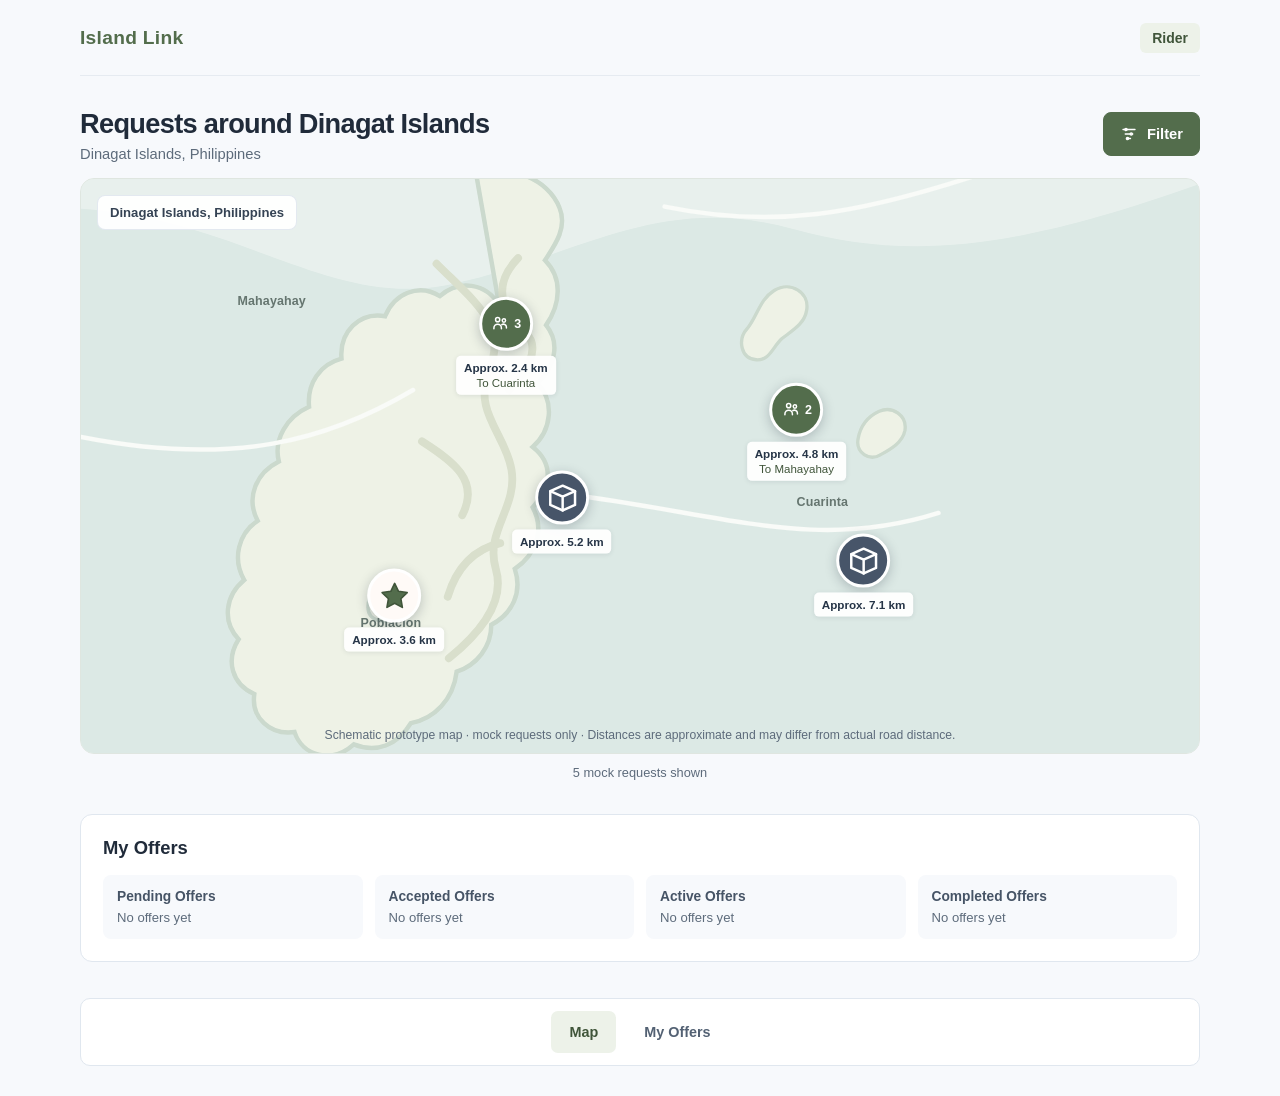
==== rider/index.html @ 667c0175 "Initial Island Link prototype" ====
<!doctype html>
<html lang="en">
<head>
  <meta charset="utf-8">
  <meta name="viewport" content="width=device-width, initial-scale=1">
  <meta name="theme-color" content="#f7f9fc">
  <title>Rider | Island Link</title>
  <link rel="stylesheet" href="../css/style.css">
  <link rel="stylesheet" href="../css/rider_home.css">
</head>
<body>
  <div class="page-shell">
    <header class="topbar">
      <p class="brand">Island Link</p>
      <span class="section-label">Rider</span>
    </header>

    <main>
      <section id="map" aria-labelledby="map-title">
        <div class="map-heading">
          <div>
            <h1 id="map-title">Requests around Dinagat Islands</h1>
            <p class="map-subtitle">Dinagat Islands, Philippines</p>
          </div>
          <button class="filter-toggle" id="filter-toggle" type="button" aria-expanded="false" aria-controls="filter-panel">
            <svg class="filter-icon" viewBox="0 0 24 24" aria-hidden="true">
              <path d="M4 6h16M7 12h10m-7 6h4"></path>
              <circle cx="8" cy="6" r="1.5"></circle>
              <circle cx="15" cy="12" r="1.5"></circle>
              <circle cx="10" cy="18" r="1.5"></circle>
            </svg>
            Filter
          </button>
        </div>

        <form class="filter-panel" id="filter-panel" hidden>
          <div class="filter-grid">
            <fieldset class="filter-group">
              <legend><h2>Distance from me</h2></legend>
              <p class="filter-help">How far are you willing to travel to reach a request? This is the approximate distance from you to the request.</p>
              <p class="filter-help">Show requests within:</p>
              <div class="option-list">
                <label class="option"><input type="radio" name="distance" value="1">1 km</label>
                <label class="option"><input type="radio" name="distance" value="2">2 km</label>
                <label class="option"><input type="radio" name="distance" value="5">5 km</label>
                <label class="option"><input type="radio" name="distance" value="10" checked>10 km</label>
              </div>
            </fieldset>
            <fieldset class="filter-group">
              <legend><h2>Destination</h2></legend>
              <p class="filter-help">Where is the customer, package, or request going? Choose any destinations that work for you.</p>
              <div class="option-list">
                <label class="option"><input type="checkbox" name="destination" value="Mahayahay">Mahayahay</label>
                <label class="option"><input type="checkbox" name="destination" value="Cuarinta">Cuarinta</label>
                <label class="option"><input type="checkbox" name="destination" value="Poblacion">Poblacion</label>
                <label class="option"><input type="checkbox" name="destination" value="Other barangay A (placeholder)">Other barangay A (placeholder)</label>
                <label class="option"><input type="checkbox" name="destination" value="Other barangay B (placeholder)">Other barangay B (placeholder)</label>
                <label class="option"><input type="checkbox" name="destination" value="Other barangay C (placeholder)">Other barangay C (placeholder)</label>
              </div>
            </fieldset>
          </div>
          <div class="filter-actions">
            <button class="button-secondary" id="clear-filters" type="button">Clear Filters</button>
            <button class="button-primary" type="submit">Apply Filters</button>
          </div>
        </form>

        <div class="map-canvas" id="map-canvas" aria-label="Schematic map showing mock requests within Dinagat Islands, Philippines">
          <svg class="map-art" viewBox="0 0 1000 600" preserveAspectRatio="xMidYMid slice" aria-hidden="true">
            <path d="M0 0h1000v600H0z" fill="#e8f0ed"></path>
            <path d="M0 70c145 10 221 89 328 68 111-22 185-84 309-50 105 29 199 18 363-40v552H0z" fill="#dce9e5"></path>
            <path d="M354 42c28-14 64 1 74 27 7 17-3 32-13 47 16 16 14 39 1 58 13 16 8 37-8 52 16 16 13 42-4 57 18 14 18 35 0 54 11 20 3 42-16 55 7 21-2 40-21 50 0 20-13 36-31 42-3 25-20 42-41 46-12 20-31 27-51 19-20 18-46 10-53-11-22 3-39-13-36-34-20-9-26-30-14-49-15-16-12-39 5-53-11-19-5-42 12-53-11-21-1-43 19-53-5-20 7-40 27-49-2-21 10-38 29-43-2-24 16-42 39-38 8-20 30-30 49-18 17-15 41-12 53 8z" fill="#eef2e6" stroke="#cbd9cd" stroke-width="4"></path>
            <path d="M620 143c15-9 32 2 29 18-2 12-13 18-22 25-8 7-11 20-23 19-14-1-17-18-8-28 9-11 11-26 24-34zM714 251c12-5 25 4 23 17-2 11-13 17-22 22-10 6-22-2-20-14 2-12 8-20 19-25zM272 403c13-6 24 4 21 17-3 12-15 21-27 18-13-3-11-19-3-27 3-3 5-6 9-8z" fill="#eef2e6" stroke="#cbd9cd" stroke-width="3"></path>
            <path d="M318 119c35 35 64 55 47 96-15 36 15 57 20 88 6 34-24 55-14 89 8 27-11 55-42 80M391 114c-26 27-12 49 7 67 14 14 0 36-15 51M305 278c28 18 52 35 36 66M375 369c-26 6-40 25-47 48" fill="none" stroke="#d9dfcc" stroke-width="7" stroke-linecap="round"></path>
            <path d="M0 274c137 27 221 3 297-42M448 327c133 18 212 49 319 15M522 68c98 20 172 7 279-28" fill="none" stroke="#f9fbf8" stroke-width="4" stroke-linecap="round"></path>
          </svg>
          <span class="map-location">Dinagat Islands, Philippines</span>
          <span class="map-label mahayahay">Mahayahay</span>
          <span class="map-label cuarinta">Cuarinta</span>
          <span class="map-label poblacion">Poblacion</span>

          <div class="request-marker" data-request-id="ride-1" data-distance="2.4" data-destination="Cuarinta" style="left: 38%; top: 29%;">
            <button class="marker-button passenger" type="button" aria-label="Passenger request, 3 passengers, heading to Cuarinta, approximate distance 2.4 kilometers">
              <span class="passenger-count">
                <svg viewBox="0 0 24 24" aria-hidden="true">
                  <circle cx="9" cy="7" r="2.5"></circle>
                  <circle cx="16.5" cy="8" r="2"></circle>
                  <path d="M4.5 18v-1a4.5 4.5 0 0 1 9 0v1M14 13a3.5 3.5 0 0 1 5.5 2.8V17"></path>
                </svg>
                3
              </span>
            </button>
            <span class="marker-caption"><strong>Approx. 2.4 km</strong><span class="destination">To Cuarinta</span></span>
          </div>

          <div class="request-marker" data-request-id="ride-2" data-distance="4.8" data-destination="Mahayahay" style="left: 64%; top: 44%;">
            <button class="marker-button passenger" type="button" aria-label="Passenger request, 2 passengers, heading to Mahayahay, approximate distance 4.8 kilometers">
              <span class="passenger-count">
                <svg viewBox="0 0 24 24" aria-hidden="true">
                  <circle cx="9" cy="7" r="2.5"></circle>
                  <circle cx="16.5" cy="8" r="2"></circle>
                  <path d="M4.5 18v-1a4.5 4.5 0 0 1 9 0v1M14 13a3.5 3.5 0 0 1 5.5 2.8V17"></path>
                </svg>
                2
              </span>
            </button>
            <span class="marker-caption"><strong>Approx. 4.8 km</strong><span class="destination">To Mahayahay</span></span>
          </div>

          <div class="request-marker" data-request-id="delivery-1" data-distance="5.2" data-destination="Poblacion" style="left: 43%; top: 58%;">
            <button class="marker-button delivery" type="button" aria-label="Delivery request, approximate distance 5.2 kilometers">
              <svg viewBox="0 0 24 24" aria-hidden="true">
                <path d="m3 7 9-4 9 4v10l-9 4-9-4z"></path>
                <path d="m3 7 9 4 9-4M12 11v10"></path>
              </svg>
            </button>
            <span class="marker-caption"><strong>Approx. 5.2 km</strong></span>
          </div>

          <div class="request-marker" data-request-id="delivery-2" data-distance="7.1" data-destination="Other barangay A (placeholder)" style="left: 70%; top: 69%;">
            <button class="marker-button delivery" type="button" aria-label="Delivery request, approximate distance 7.1 kilometers">
              <svg viewBox="0 0 24 24" aria-hidden="true">
                <path d="m3 7 9-4 9 4v10l-9 4-9-4z"></path>
                <path d="m3 7 9 4 9-4M12 11v10"></path>
              </svg>
            </button>
            <span class="marker-caption"><strong>Approx. 7.1 km</strong></span>
          </div>

          <div class="request-marker" data-request-id="custom-1" data-distance="3.6" data-destination="Cuarinta" style="left: 28%; top: 75%;">
            <button class="marker-button custom" type="button" aria-label="Custom rider request, approximate distance 3.6 kilometers">
              <svg viewBox="0 0 24 24" aria-hidden="true">
                <path d="m12 2.8 2.8 5.7 6.3.9-4.6 4.5 1.1 6.3-5.6-3-5.6 3 1.1-6.3-4.6-4.5 6.3-.9z"></path>
              </svg>
            </button>
            <span class="marker-caption"><strong>Approx. 3.6 km</strong></span>
          </div>

          <p class="map-empty" id="map-empty" hidden>No mock requests match these filters. Adjust or clear your filters to see other requests.</p>
          <p class="map-note">Schematic prototype map · mock requests only · Distances are approximate and may differ from actual road distance.</p>
        </div>
        <p class="distance-note" id="results-count" aria-live="polite">5 mock requests shown</p>
      </section>

      <section class="offers-section" id="offers" aria-labelledby="offers-title">
        <h2 id="offers-title">My Offers</h2>
        <div class="offer-statuses">
          <div class="offer-status"><h3>Pending Offers</h3><p>No offers yet</p></div>
          <div class="offer-status"><h3>Accepted Offers</h3><p>No offers yet</p></div>
          <div class="offer-status"><h3>Active Offers</h3><p>No offers yet</p></div>
          <div class="offer-status"><h3>Completed Offers</h3><p>No offers yet</p></div>
        </div>
      </section>
    </main>

    <nav class="bottom-nav" aria-label="Rider navigation">
      <a href="#map" aria-current="page">Map</a>
      <a href="#offers">My Offers</a>
    </nav>
  </div>

  <dialog id="request-details" aria-labelledby="detail-title">
    <div class="detail-content">
      <div class="detail-heading">
        <h2 id="detail-title"></h2>
        <button class="detail-close" id="close-details" type="button" aria-label="Close request details">&times;</button>
      </div>
      <dl class="detail-fields" id="detail-fields"></dl>
    </div>
  </dialog>

  <script src="../js/rider_home.js"></script>
</body>
</html>
---- css/style.css ----
* {
      box-sizing: border-box;
    }

    body {
      min-width: 320px;
      min-height: 100vh;
      margin: 0;
    }
---- css/rider_home.css ----
:root {
      color-scheme: light;
      font-family: Arial, Helvetica, sans-serif;
      color: #202b3a;
      background: #f7f9fc;
      font-synthesis: none;
      text-rendering: optimizeLegibility;
      -webkit-font-smoothing: antialiased;
      -moz-osx-font-smoothing: grayscale;
      --accent: #536d4c;
      --accent-dark: #40553a;
      --accent-soft: #edf2e9;
      --border: #e0e7ef;
      --muted: #5d6b7b;
      --focus-ring: rgba(83, 109, 76, 0.2);
    }



    button,
    input {
      font: inherit;
    }

    .page-shell {
      width: min(100% - 48px, 1120px);
      margin: 0 auto;
    }

    .topbar {
      display: flex;
      min-height: 76px;
      align-items: center;
      justify-content: space-between;
      border-bottom: 1px solid #e6ebf1;
    }

    .brand {
      margin: 0;
      color: var(--accent);
      font-size: 1.2rem;
      font-weight: 700;
      letter-spacing: 0.015em;
    }

    .section-label {
      padding: 7px 12px;
      border-radius: 6px;
      background: var(--accent-soft);
      color: var(--accent-dark);
      font-size: 0.875rem;
      font-weight: 600;
    }

    main {
      padding: 30px 0 36px;
    }

    .map-heading {
      display: flex;
      align-items: center;
      justify-content: space-between;
      gap: 16px;
      margin-bottom: 16px;
    }

    h1,
    h2,
    h3,
    p {
      margin-top: 0;
    }

    h1 {
      margin-bottom: 5px;
      font-size: clamp(1.35rem, 3vw, 1.7rem);
      letter-spacing: -0.025em;
      line-height: 1.3;
    }

    .map-subtitle {
      margin-bottom: 0;
      color: var(--muted);
      font-size: 0.92rem;
    }

    .filter-toggle,
    .button-primary,
    .button-secondary {
      display: inline-flex;
      min-height: 44px;
      align-items: center;
      justify-content: center;
      gap: 9px;
      padding: 10px 16px;
      border: 1px solid var(--accent);
      border-radius: 8px;
      background: var(--accent);
      color: #fff;
      font-size: 0.92rem;
      font-weight: 600;
      cursor: pointer;
      transition: background-color 140ms ease, border-color 140ms ease;
    }

    .filter-toggle:hover,
    .button-primary:hover {
      border-color: var(--accent-dark);
      background: var(--accent-dark);
    }

    .button-secondary {
      border-color: var(--border);
      background: #fff;
      color: #344254;
    }

    .button-secondary:hover {
      background: #f3f5f8;
    }

    button:focus-visible,
    a:focus-visible,
    input:focus-visible {
      outline: 3px solid var(--focus-ring);
      outline-offset: 3px;
    }

    .filter-icon {
      width: 18px;
      height: 18px;
      fill: none;
      stroke: currentColor;
      stroke-linecap: round;
      stroke-linejoin: round;
      stroke-width: 1.8;
    }

    .filter-panel {
      margin-bottom: 16px;
      padding: 22px;
      border: 1px solid var(--border);
      border-radius: 12px;
      background: #fff;
      box-shadow: 0 5px 18px rgb(30 56 82 / 5%);
    }

    .filter-panel[hidden] {
      display: none;
    }

    .filter-grid {
      display: grid;
      grid-template-columns: minmax(220px, 0.8fr) minmax(0, 1.4fr);
      gap: 26px;
    }

    .filter-group h2 {
      margin: 0 0 6px;
      font-size: 1rem;
    }

    fieldset.filter-group {
      min-width: 0;
      margin: 0;
      padding: 0;
      border: 0;
    }

    .filter-group legend {
      padding: 0;
    }

    .filter-help {
      margin: 0 0 14px;
      color: var(--muted);
      font-size: 0.88rem;
      line-height: 1.5;
    }

    .option-list {
      display: grid;
      grid-template-columns: repeat(2, minmax(0, 1fr));
      gap: 9px 14px;
    }

    .option {
      display: flex;
      min-height: 38px;
      align-items: center;
      gap: 9px;
      color: #344254;
      font-size: 0.92rem;
      cursor: pointer;
    }

    .option input {
      width: 17px;
      height: 17px;
      accent-color: var(--accent);
    }

    .filter-actions {
      display: flex;
      justify-content: flex-end;
      gap: 10px;
      margin-top: 20px;
      padding-top: 16px;
      border-top: 1px solid #edf0f4;
    }

    .map-canvas {
      position: relative;
      height: min(64vh, 580px);
      min-height: 430px;
      overflow: hidden;
      border: 1px solid #dfe6e0;
      border-radius: 14px;
      background-color: #eef3ef;
      background-image:
        radial-gradient(ellipse at 18% 30%, rgb(255 255 255 / 65%) 0 2px, transparent 3px),
        radial-gradient(ellipse at 83% 74%, rgb(255 255 255 / 65%) 0 2px, transparent 3px),
        linear-gradient(135deg, #eaf1ed, #e4ede9);
      isolation: isolate;
    }

    .map-art {
      position: absolute;
      inset: 0;
      width: 100%;
      height: 100%;
      z-index: -1;
    }

    .map-label {
      position: absolute;
      z-index: 1;
      color: #65756f;
      font-size: 0.78rem;
      font-weight: 600;
      letter-spacing: 0.01em;
      pointer-events: none;
    }

    .map-label.mahayahay {
      top: 20%;
      left: 14%;
    }

    .map-label.cuarinta {
      top: 55%;
      left: 64%;
    }

    .map-label.poblacion {
      top: 76%;
      left: 25%;
    }

    .map-location {
      position: absolute;
      top: 16px;
      left: 16px;
      z-index: 3;
      padding: 9px 12px;
      border: 1px solid rgb(224 231 239 / 90%);
      border-radius: 8px;
      background: rgb(255 255 255 / 94%);
      color: #354354;
      font-size: 0.82rem;
      font-weight: 600;
    }

    .map-note {
      position: absolute;
      right: 12px;
      bottom: 11px;
      left: 12px;
      z-index: 3;
      margin: 0;
      color: #5d6b7b;
      font-size: 0.76rem;
      text-align: center;
    }

    .request-marker {
      position: absolute;
      z-index: 2;
      display: flex;
      flex-direction: column;
      align-items: center;
      gap: 5px;
      transform: translate(-50%, -50%);
    }

    .request-marker[hidden] {
      display: none;
    }

    .marker-button {
      display: grid;
      width: 54px;
      height: 54px;
      padding: 8px;
      place-items: center;
      border: 3px solid #fff;
      border-radius: 50%;
      background: var(--accent);
      box-shadow: 0 3px 12px rgb(32 43 58 / 25%);
      cursor: pointer;
    }

    .marker-button.delivery {
      background: #475569;
    }

    .marker-button.custom {
      border-color: #fff;
      background: #fffaf7;
    }

    .marker-button svg {
      width: 33px;
      height: 33px;
      fill: none;
      stroke: #fff;
      stroke-linecap: round;
      stroke-linejoin: round;
      stroke-width: 1.8;
    }

    .marker-button.custom svg {
      fill: var(--accent);
      stroke: var(--accent-dark);
      stroke-width: 1.2;
    }

    .passenger-count {
      display: flex;
      align-items: center;
      gap: 4px;
      color: #fff;
      font-size: 0.78rem;
      font-weight: 700;
    }

    .passenger-count svg {
      width: 20px;
      height: 20px;
      fill: none;
      stroke: #fff;
      stroke-linecap: round;
      stroke-linejoin: round;
      stroke-width: 1.8;
    }

    .marker-caption {
      max-width: 150px;
      padding: 4px 8px;
      border-radius: 5px;
      background: rgb(255 255 255 / 94%);
      box-shadow: 0 1px 5px rgb(32 43 58 / 10%);
      color: #344254;
      font-size: 0.72rem;
      line-height: 1.35;
      text-align: center;
      white-space: nowrap;
    }

    .marker-caption strong {
      display: block;
      color: #263547;
      font-size: 0.73rem;
    }

    .marker-caption .destination {
      display: block;
      color: var(--accent-dark);
    }

    .map-empty {
      position: absolute;
      top: 50%;
      left: 50%;
      z-index: 4;
      width: min(85%, 360px);
      padding: 18px 20px;
      border: 1px solid var(--border);
      border-radius: 10px;
      background: #fff;
      color: var(--muted);
      font-size: 0.95rem;
      line-height: 1.5;
      text-align: center;
      transform: translate(-50%, -50%);
    }

    .map-empty[hidden] {
      display: none;
    }

    .distance-note {
      margin: 11px 0 0;
      color: var(--muted);
      font-size: 0.8rem;
      text-align: center;
    }

    .offers-section {
      margin-top: 34px;
      padding: 22px;
      border: 1px solid var(--border);
      border-radius: 12px;
      background: #fff;
    }

    .offers-section h2 {
      margin: 0 0 16px;
      font-size: 1.15rem;
    }

    .offer-statuses {
      display: grid;
      grid-template-columns: repeat(4, minmax(0, 1fr));
      gap: 12px;
    }

    .offer-status {
      padding: 14px;
      border-radius: 8px;
      background: #f7f9fc;
    }

    .offer-status h3 {
      margin: 0;
      color: #465466;
      font-size: 0.86rem;
    }

    .offer-status p {
      margin: 6px 0 0;
      color: var(--muted);
      font-size: 0.82rem;
    }

    .bottom-nav {
      display: flex;
      justify-content: center;
      gap: 10px;
      margin: 0 0 30px;
      padding: 12px;
      border: 1px solid var(--border);
      border-radius: 10px;
      background: #fff;
    }

    .bottom-nav a {
      display: inline-flex;
      min-height: 42px;
      align-items: center;
      justify-content: center;
      padding: 9px 18px;
      border-radius: 7px;
      color: #536173;
      font-size: 0.9rem;
      font-weight: 600;
      text-decoration: none;
    }

    .bottom-nav a[aria-current="page"] {
      background: var(--accent-soft);
      color: var(--accent-dark);
    }

    dialog {
      width: min(calc(100% - 32px), 430px);
      padding: 0;
      border: 1px solid var(--border);
      border-radius: 14px;
      background: #fff;
      color: #202b3a;
      box-shadow: 0 20px 60px rgb(20 33 48 / 22%);
    }

    dialog::backdrop {
      background: rgb(21 32 44 / 42%);
    }

    .detail-content {
      padding: 24px;
    }

    .detail-heading {
      display: flex;
      align-items: flex-start;
      justify-content: space-between;
      gap: 16px;
    }

    .detail-heading h2 {
      margin: 0;
      font-size: 1.25rem;
    }

    .detail-close {
      display: grid;
      width: 36px;
      height: 36px;
      flex: 0 0 auto;
      place-items: center;
      border: 1px solid var(--border);
      border-radius: 8px;
      background: #fff;
      color: #344254;
      font-size: 1.25rem;
      cursor: pointer;
    }

    .detail-fields {
      display: grid;
      gap: 14px;
      margin: 22px 0 0;
    }

    .detail-fields div {
      padding-bottom: 12px;
      border-bottom: 1px solid #edf0f4;
    }

    .detail-fields dt {
      margin-bottom: 4px;
      color: var(--muted);
      font-size: 0.82rem;
    }

    .detail-fields dd {
      margin: 0;
      color: #263547;
      font-size: 0.95rem;
      font-weight: 600;
    }

    @media (max-width: 760px) {
      .filter-grid {
        grid-template-columns: 1fr;
        gap: 20px;
      }

      .offer-statuses {
        grid-template-columns: repeat(2, minmax(0, 1fr));
      }
    }

    @media (max-width: 560px) {
      .page-shell {
        width: min(100% - 32px, 480px);
      }

      .topbar {
        min-height: 68px;
      }

      main {
        padding: 24px 0 28px;
      }

      .map-heading {
        align-items: flex-start;
      }

      .filter-toggle {
        flex: 0 0 auto;
        padding: 9px 12px;
      }

      .filter-panel {
        padding: 17px;
      }

      .option-list {
        gap: 7px 9px;
      }

      .map-canvas {
        height: 520px;
        min-height: 420px;
      }

      .request-marker {
        transform: translate(-50%, -50%) scale(0.88);
      }

      .map-label {
        font-size: 0.68rem;
      }

      .map-location {
        top: 10px;
        left: 10px;
        font-size: 0.73rem;
      }

      .offers-section {
        padding: 18px;
      }

      .bottom-nav {
        margin-bottom: 20px;
      }
    }

    @media (prefers-reduced-motion: reduce) {
      *,
      *::before,
      *::after {
        scroll-behavior: auto !important;
        transition-duration: 0.01ms !important;
      }
    }
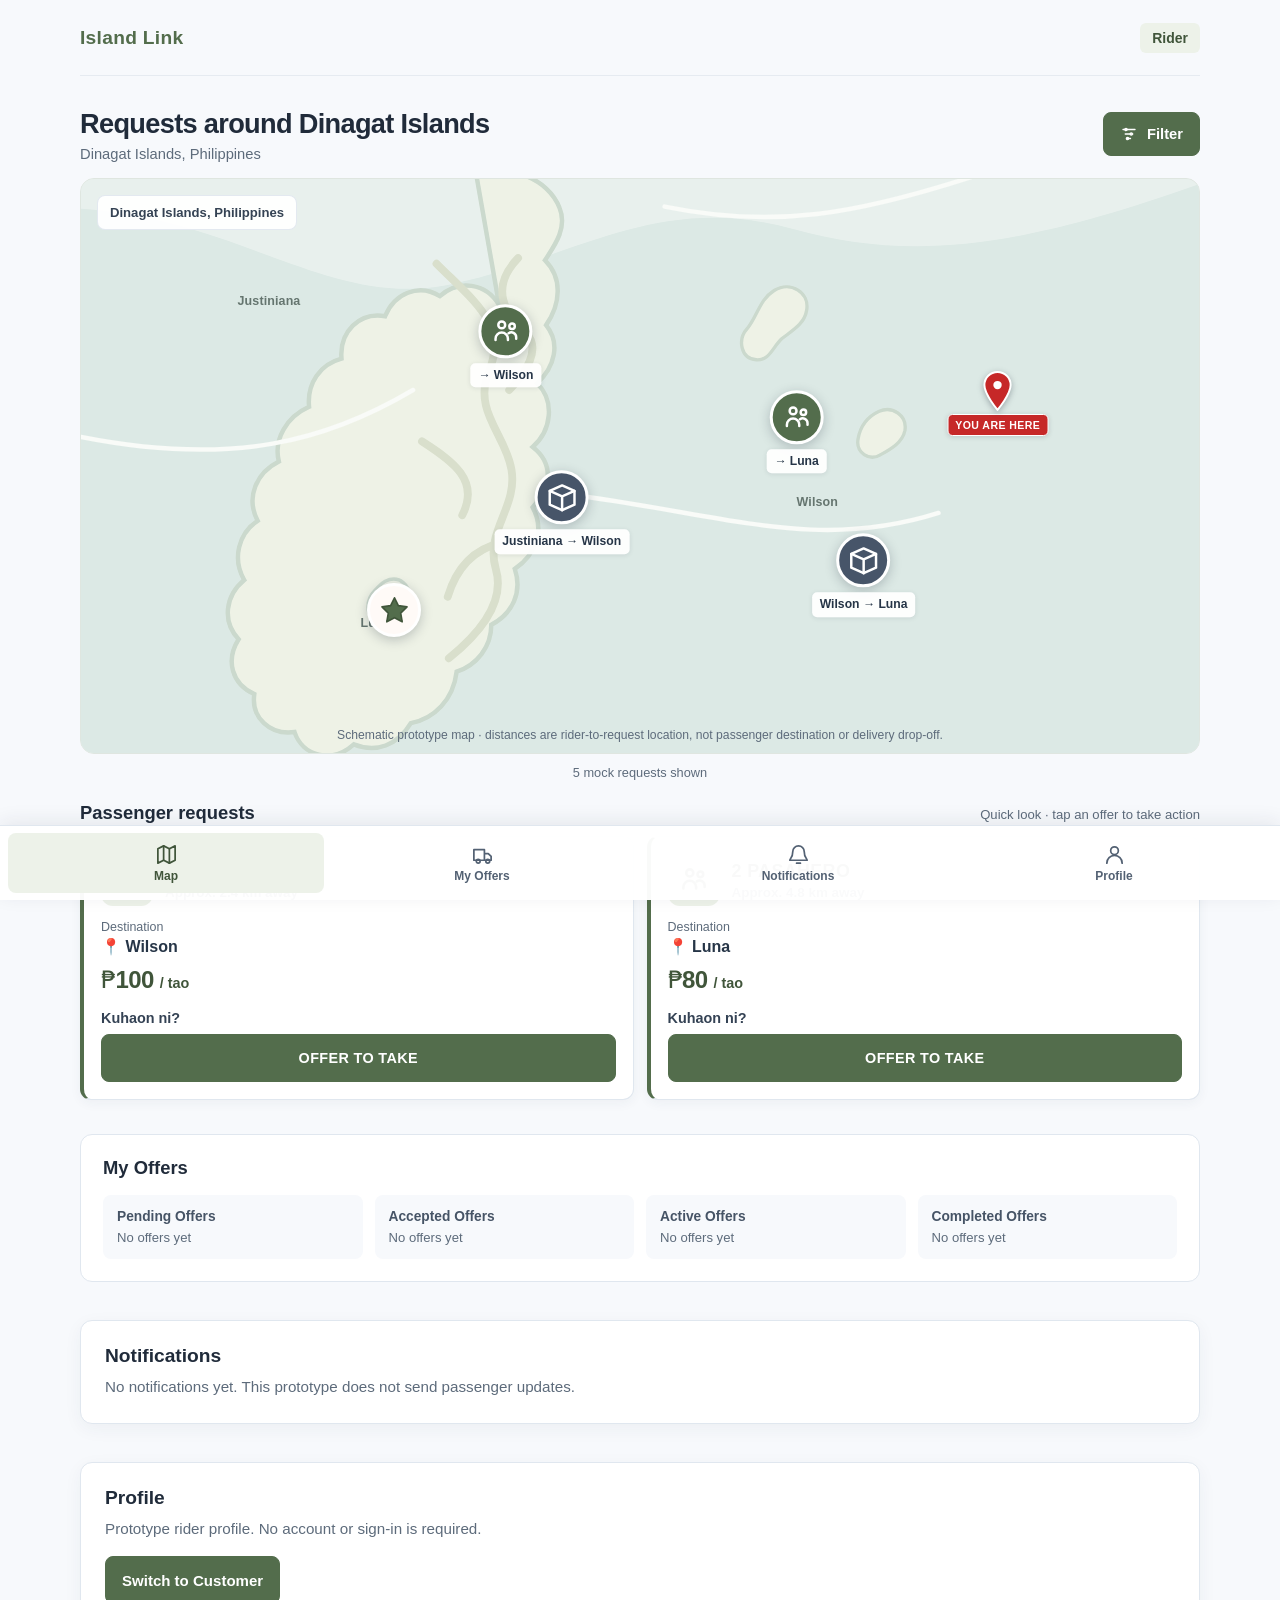
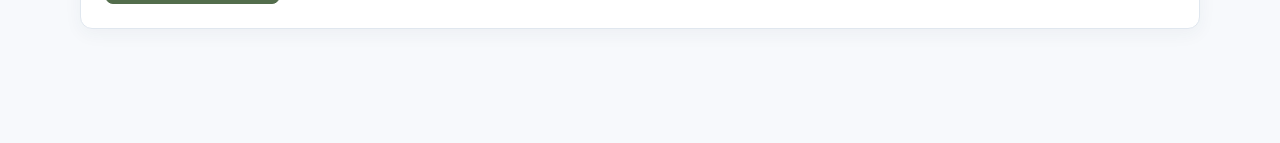
==== commit 7c22eeea: "Refine rider map mock data and offer states" ====
--- a/rider/index.html
+++ b/rider/index.html
@@ -8,7 +8,7 @@
   <link rel="stylesheet" href="../css/style.css">
   <link rel="stylesheet" href="../css/rider_home.css">
 </head>
-<body>
+<body class="with-primary-nav" data-role="rider">
   <div class="page-shell">
     <header class="topbar">
       <p class="brand">Island Link</p>
@@ -37,7 +37,7 @@
           <div class="filter-grid">
             <fieldset class="filter-group">
               <legend><h2>Distance from me</h2></legend>
-              <p class="filter-help">How far are you willing to travel to reach a request? This is the approximate distance from you to the request.</p>
+              <p class="filter-help">Approximate distance from the rider's mock location to the request location: the passenger, delivery pickup, or custom request.</p>
               <p class="filter-help">Show requests within:</p>
               <div class="option-list">
                 <label class="option"><input type="radio" name="distance" value="1">1 km</label>
@@ -50,12 +50,9 @@
               <legend><h2>Destination</h2></legend>
               <p class="filter-help">Where is the customer, package, or request going? Choose any destinations that work for you.</p>
               <div class="option-list">
-                <label class="option"><input type="checkbox" name="destination" value="Mahayahay">Mahayahay</label>
-                <label class="option"><input type="checkbox" name="destination" value="Cuarinta">Cuarinta</label>
-                <label class="option"><input type="checkbox" name="destination" value="Poblacion">Poblacion</label>
-                <label class="option"><input type="checkbox" name="destination" value="Other barangay A (placeholder)">Other barangay A (placeholder)</label>
-                <label class="option"><input type="checkbox" name="destination" value="Other barangay B (placeholder)">Other barangay B (placeholder)</label>
-                <label class="option"><input type="checkbox" name="destination" value="Other barangay C (placeholder)">Other barangay C (placeholder)</label>
+                <label class="option"><input type="checkbox" name="destination" value="Justiniana">Justiniana</label>
+                <label class="option"><input type="checkbox" name="destination" value="Wilson">Wilson</label>
+                <label class="option"><input type="checkbox" name="destination" value="Luna">Luna</label>
               </div>
             </fieldset>
           </div>
@@ -75,87 +72,123 @@
             <path d="M0 274c137 27 221 3 297-42M448 327c133 18 212 49 319 15M522 68c98 20 172 7 279-28" fill="none" stroke="#f9fbf8" stroke-width="4" stroke-linecap="round"></path>
           </svg>
           <span class="map-location">Dinagat Islands, Philippines</span>
-          <span class="map-label mahayahay">Mahayahay</span>
-          <span class="map-label cuarinta">Cuarinta</span>
-          <span class="map-label poblacion">Poblacion</span>
-
-          <div class="request-marker" data-request-id="ride-1" data-distance="2.4" data-destination="Cuarinta" style="left: 38%; top: 29%;">
-            <button class="marker-button passenger" type="button" aria-label="Passenger request, 3 passengers, heading to Cuarinta, approximate distance 2.4 kilometers">
-              <span class="passenger-count">
-                <svg viewBox="0 0 24 24" aria-hidden="true">
-                  <circle cx="9" cy="7" r="2.5"></circle>
-                  <circle cx="16.5" cy="8" r="2"></circle>
-                  <path d="M4.5 18v-1a4.5 4.5 0 0 1 9 0v1M14 13a3.5 3.5 0 0 1 5.5 2.8V17"></path>
-                </svg>
-                3
-              </span>
-            </button>
-            <span class="marker-caption"><strong>Approx. 2.4 km</strong><span class="destination">To Cuarinta</span></span>
-          </div>
-
-          <div class="request-marker" data-request-id="ride-2" data-distance="4.8" data-destination="Mahayahay" style="left: 64%; top: 44%;">
-            <button class="marker-button passenger" type="button" aria-label="Passenger request, 2 passengers, heading to Mahayahay, approximate distance 4.8 kilometers">
-              <span class="passenger-count">
-                <svg viewBox="0 0 24 24" aria-hidden="true">
-                  <circle cx="9" cy="7" r="2.5"></circle>
-                  <circle cx="16.5" cy="8" r="2"></circle>
-                  <path d="M4.5 18v-1a4.5 4.5 0 0 1 9 0v1M14 13a3.5 3.5 0 0 1 5.5 2.8V17"></path>
-                </svg>
-                2
-              </span>
-            </button>
-            <span class="marker-caption"><strong>Approx. 4.8 km</strong><span class="destination">To Mahayahay</span></span>
-          </div>
-
-          <div class="request-marker" data-request-id="delivery-1" data-distance="5.2" data-destination="Poblacion" style="left: 43%; top: 58%;">
-            <button class="marker-button delivery" type="button" aria-label="Delivery request, approximate distance 5.2 kilometers">
+          <span class="map-label mahayahay">Justiniana</span>
+          <span class="map-label cuarinta">Wilson</span>
+          <span class="map-label poblacion">Luna</span>
+
+          <div class="rider-location" role="img" aria-label="You are here — mock rider location" style="left: 82%; top: 39%;">
+            <svg viewBox="0 0 24 32" aria-hidden="true">
+              <path d="M12 1.5a10 10 0 0 0-10 10c0 7.1 10 18.8 10 18.8S22 18.6 22 11.5a10 10 0 0 0-10-10z"></path>
+              <circle cx="12" cy="11.5" r="3.2"></circle>
+            </svg>
+            <span>YOU ARE HERE</span>
+          </div>
+
+          <div class="request-marker" data-request-id="ride-1" data-request-type="passenger" data-request-location="Justiniana" data-distance="2.4" data-destination="Wilson" style="left: 38%; top: 29%;">
+            <button class="marker-button passenger" type="button" aria-label="Passenger request heading to Wilson">
+              <svg viewBox="0 0 24 24" aria-hidden="true">
+                <circle cx="9" cy="7" r="2.5"></circle>
+                <circle cx="16.5" cy="8" r="2"></circle>
+                <path d="M4.5 18v-1a4.5 4.5 0 0 1 9 0v1M14 13a3.5 3.5 0 0 1 5.5 2.8V17"></path>
+              </svg>
+            </button>
+            <span class="marker-caption"><strong>→ Wilson</strong></span>
+          </div>
+
+          <div class="request-marker" data-request-id="ride-2" data-request-type="passenger" data-request-location="Wilson" data-distance="4.8" data-destination="Luna" style="left: 64%; top: 44%;">
+            <button class="marker-button passenger" type="button" aria-label="Passenger request heading to Luna">
+              <svg viewBox="0 0 24 24" aria-hidden="true">
+                <circle cx="9" cy="7" r="2.5"></circle>
+                <circle cx="16.5" cy="8" r="2"></circle>
+                <path d="M4.5 18v-1a4.5 4.5 0 0 1 9 0v1M14 13a3.5 3.5 0 0 1 5.5 2.8V17"></path>
+              </svg>
+            </button>
+            <span class="marker-caption"><strong>→ Luna</strong></span>
+          </div>
+
+          <div class="request-marker" data-request-id="delivery-1" data-request-type="delivery" data-request-location="Justiniana" data-distance="5.2" data-destination="Wilson" style="left: 43%; top: 58%;">
+            <button class="marker-button delivery" type="button" aria-label="Delivery package from Justiniana to Wilson">
               <svg viewBox="0 0 24 24" aria-hidden="true">
                 <path d="m3 7 9-4 9 4v10l-9 4-9-4z"></path>
                 <path d="m3 7 9 4 9-4M12 11v10"></path>
               </svg>
             </button>
-            <span class="marker-caption"><strong>Approx. 5.2 km</strong></span>
-          </div>
-
-          <div class="request-marker" data-request-id="delivery-2" data-distance="7.1" data-destination="Other barangay A (placeholder)" style="left: 70%; top: 69%;">
-            <button class="marker-button delivery" type="button" aria-label="Delivery request, approximate distance 7.1 kilometers">
+            <span class="marker-caption"><strong>Justiniana → Wilson</strong></span>
+          </div>
+
+          <div class="request-marker" data-request-id="delivery-2" data-request-type="delivery" data-request-location="Wilson" data-distance="7.1" data-destination="Luna" style="left: 70%; top: 69%;">
+            <button class="marker-button delivery" type="button" aria-label="Delivery package from Wilson to Luna">
               <svg viewBox="0 0 24 24" aria-hidden="true">
                 <path d="m3 7 9-4 9 4v10l-9 4-9-4z"></path>
                 <path d="m3 7 9 4 9-4M12 11v10"></path>
               </svg>
             </button>
-            <span class="marker-caption"><strong>Approx. 7.1 km</strong></span>
-          </div>
-
-          <div class="request-marker" data-request-id="custom-1" data-distance="3.6" data-destination="Cuarinta" style="left: 28%; top: 75%;">
-            <button class="marker-button custom" type="button" aria-label="Custom rider request, approximate distance 3.6 kilometers">
+            <span class="marker-caption"><strong>Wilson → Luna</strong></span>
+          </div>
+
+          <div class="request-marker" data-request-id="custom-1" data-request-type="custom" data-request-location="Luna" data-distance="3.6" data-destination="Luna" style="left: 28%; top: 75%;">
+            <button class="marker-button custom" type="button" aria-label="Custom rider request at Luna — tap for details">
               <svg viewBox="0 0 24 24" aria-hidden="true">
                 <path d="m12 2.8 2.8 5.7 6.3.9-4.6 4.5 1.1 6.3-5.6-3-5.6 3 1.1-6.3-4.6-4.5 6.3-.9z"></path>
               </svg>
             </button>
-            <span class="marker-caption"><strong>Approx. 3.6 km</strong></span>
+            <span class="marker-caption" aria-hidden="true"></span>
           </div>
 
           <p class="map-empty" id="map-empty" hidden>No mock requests match these filters. Adjust or clear your filters to see other requests.</p>
-          <p class="map-note">Schematic prototype map · mock requests only · Distances are approximate and may differ from actual road distance.</p>
+          <p class="map-note">Schematic prototype map · distances are rider-to-request location, not passenger destination or delivery drop-off.</p>
         </div>
         <p class="distance-note" id="results-count" aria-live="polite">5 mock requests shown</p>
+      </section>
+
+      <section class="passenger-requests" aria-labelledby="passenger-requests-title">
+        <div class="passenger-requests-heading">
+          <h2 id="passenger-requests-title">Passenger requests</h2>
+          <p>Quick look · tap an offer to take action</p>
+        </div>
+        <p class="request-load-error" id="request-load-error" role="alert" hidden></p>
+        <div class="passenger-request-cards" id="passenger-request-cards"></div>
       </section>
 
       <section class="offers-section" id="offers" aria-labelledby="offers-title">
         <h2 id="offers-title">My Offers</h2>
         <div class="offer-statuses">
-          <div class="offer-status"><h3>Pending Offers</h3><p>No offers yet</p></div>
+          <div class="offer-status"><h3>Pending Offers</h3><p id="pending-offers-status">No offers yet</p></div>
           <div class="offer-status"><h3>Accepted Offers</h3><p>No offers yet</p></div>
           <div class="offer-status"><h3>Active Offers</h3><p>No offers yet</p></div>
           <div class="offer-status"><h3>Completed Offers</h3><p>No offers yet</p></div>
         </div>
       </section>
+
+      <section class="prototype-tab-section" id="notifications" aria-labelledby="notifications-heading">
+        <h2 id="notifications-heading">Notifications</h2>
+        <p>No notifications yet. This prototype does not send passenger updates.</p>
+      </section>
+
+      <section class="prototype-tab-section" id="profile" aria-labelledby="profile-heading">
+        <h2 id="profile-heading">Profile</h2>
+        <p>Prototype rider profile. No account or sign-in is required.</p>
+        <a class="role-switch-link" href="../customer/index.html">Switch to Customer</a>
+      </section>
     </main>
 
-    <nav class="bottom-nav" aria-label="Rider navigation">
-      <a href="#map" aria-current="page">Map</a>
-      <a href="#offers">My Offers</a>
+    <nav class="primary-nav" aria-label="Rider navigation">
+      <a href="#map" data-tab="map" aria-current="page">
+        <svg viewBox="0 0 24 24" aria-hidden="true"><path d="M3 6 9 3l6 3 6-3v15l-6 3-6-3-6 3z"></path><path d="M9 3v15M15 6v15"></path></svg>
+        <span>Map</span>
+      </a>
+      <a href="#offers" data-tab="offers">
+        <svg viewBox="0 0 24 24" aria-hidden="true"><path d="M3 7h11v11H3zM14 11h4l3 3v4h-7z"></path><circle cx="7.5" cy="19" r="2"></circle><circle cx="17.5" cy="19" r="2"></circle></svg>
+        <span>My Offers</span>
+      </a>
+      <a href="#notifications" data-tab="notifications">
+        <svg viewBox="0 0 24 24" aria-hidden="true"><path d="M18 9a6 6 0 0 0-12 0c0 7-3 7-3 9h18c0-2-3-2-3-9M10 21h4"></path></svg>
+        <span>Notifications</span>
+      </a>
+      <a href="#profile" data-tab="profile">
+        <svg viewBox="0 0 24 24" aria-hidden="true"><circle cx="12" cy="8" r="4"></circle><path d="M4 21a8 8 0 0 1 16 0"></path></svg>
+        <span>Profile</span>
+      </a>
     </nav>
   </div>
 
@@ -163,12 +196,15 @@
     <div class="detail-content">
       <div class="detail-heading">
         <h2 id="detail-title"></h2>
-        <button class="detail-close" id="close-details" type="button" aria-label="Close request details">&times;</button>
+        <button class="detail-close" id="close-details" type="button" aria-label="Back to map">← Back</button>
       </div>
       <dl class="detail-fields" id="detail-fields"></dl>
+      <p class="offer-feedback" id="offer-feedback" role="status" hidden></p>
+      <button class="button-primary take-request-button" id="offer-request" type="button" hidden>OFFER TO TAKE</button>
     </div>
   </dialog>
 
   <script src="../js/rider_home.js"></script>
+  <script src="../js/app.js"></script>
 </body>
 </html>
--- a/css/style.css
+++ b/css/style.css
@@ -7,3 +7,199 @@
       min-height: 100vh;
       margin: 0;
     }
+
+    body.with-primary-nav {
+      padding-bottom: calc(78px + env(safe-area-inset-bottom));
+    }
+
+    .primary-nav {
+      position: fixed;
+      right: 0;
+      bottom: 0;
+      left: 0;
+      z-index: 20;
+      display: grid;
+      grid-template-columns: repeat(4, minmax(0, 1fr));
+      padding: 7px max(8px, env(safe-area-inset-left)) calc(7px + env(safe-area-inset-bottom));
+      border-top: 1px solid #e0e7ef;
+      background: rgb(255 255 255 / 97%);
+      box-shadow: 0 -4px 18px rgb(32 43 58 / 8%);
+    }
+
+    .primary-nav a {
+      display: flex;
+      min-width: 0;
+      min-height: 60px;
+      flex-direction: column;
+      align-items: center;
+      justify-content: center;
+      gap: 3px;
+      border-radius: 8px;
+      color: #536173;
+      font-size: 0.75rem;
+      font-weight: 600;
+      text-decoration: none;
+      -webkit-tap-highlight-color: transparent;
+    }
+
+    .primary-nav a[aria-current="page"] {
+      background: #edf2e9;
+      color: #40553a;
+    }
+
+    .primary-nav a:focus-visible,
+    .back-link:focus-visible {
+      outline: 3px solid rgba(83, 109, 76, 0.2);
+      outline-offset: 2px;
+    }
+
+    .primary-nav svg {
+      width: 23px;
+      height: 23px;
+      fill: none;
+      stroke: currentColor;
+      stroke-linecap: round;
+      stroke-linejoin: round;
+      stroke-width: 1.8;
+    }
+
+    .back-link {
+      display: inline-flex;
+      min-height: 44px;
+      align-items: center;
+      gap: 7px;
+      color: #40553a;
+      font-size: 0.9rem;
+      font-weight: 700;
+      text-decoration: none;
+    }
+
+    .back-link:hover {
+      text-decoration: underline;
+    }
+
+    .back-link svg {
+      width: 19px;
+      height: 19px;
+      fill: none;
+      stroke: currentColor;
+      stroke-linecap: round;
+      stroke-linejoin: round;
+      stroke-width: 2;
+    }
+
+    .prototype-tab-section {
+      margin-top: 38px;
+      padding: 24px;
+      border: 1px solid #e0e7ef;
+      border-radius: 12px;
+      background: #fff;
+      box-shadow: 0 5px 18px rgb(30 56 82 / 5%);
+      scroll-margin-top: 20px;
+    }
+
+    .prototype-tab-section h2 {
+      margin: 0 0 8px;
+      color: #202b3a;
+      font-size: 1.2rem;
+    }
+
+    .prototype-tab-section p {
+      margin: 0;
+      color: #5d6b7b;
+      font-size: 0.95rem;
+      line-height: 1.55;
+    }
+
+    .prototype-tab-actions {
+      display: flex;
+      flex-wrap: wrap;
+      gap: 10px;
+      margin-top: 18px;
+    }
+
+    .prototype-tab-actions a {
+      display: inline-flex;
+      min-height: 44px;
+      align-items: center;
+      justify-content: center;
+      padding: 9px 13px;
+      border: 1px solid #d6dfd1;
+      border-radius: 8px;
+      background: #edf2e9;
+      color: #40553a;
+      font-size: 0.9rem;
+      font-weight: 600;
+      text-decoration: none;
+    }
+
+    .prototype-tab-actions a:hover {
+      background: #e4ebdf;
+    }
+
+    .waiting-back {
+      position: relative;
+      z-index: 1;
+      display: inline-flex;
+      min-height: 44px;
+      align-self: flex-start;
+      align-items: center;
+      padding: 8px 12px;
+      border: 1px solid rgb(255 255 255 / 65%);
+      border-radius: 8px;
+      background: rgb(24 31 39 / 58%);
+      color: #fff;
+      font: inherit;
+      font-size: 0.9rem;
+      font-weight: 700;
+      cursor: pointer;
+    }
+
+    .waiting-back:hover {
+      background: rgb(24 31 39 / 78%);
+    }
+
+    .with-primary-nav .waiting-card {
+      padding-bottom: calc(100px + env(safe-area-inset-bottom));
+    }
+
+    .with-primary-nav .waiting-content {
+      min-height: calc(100vh - 124px - env(safe-area-inset-bottom));
+      min-height: calc(100dvh - 124px - env(safe-area-inset-bottom));
+    }
+
+    .role-switch-link {
+      display: inline-flex;
+      min-height: 48px;
+      align-items: center;
+      justify-content: center;
+      margin-top: 16px;
+      padding: 11px 16px;
+      border: 1px solid #536d4c;
+      border-radius: 8px;
+      background: #536d4c;
+      color: #fff;
+      font-size: 0.94rem;
+      font-weight: 700;
+      text-decoration: none;
+    }
+
+    .role-switch-link:hover {
+      border-color: #40553a;
+      background: #40553a;
+    }
+
+    @media (max-width: 380px) {
+      .primary-nav a {
+        font-size: 0.69rem;
+      }
+
+      .primary-nav svg {
+        width: 21px;
+        height: 21px;
+      }
+
+      .prototype-tab-section {
+        padding: 19px;
+      }
+    }
--- a/css/rider_home.css
+++ b/css/rider_home.css
@@ -271,6 +271,46 @@
       font-weight: 600;
     }
 
+    .rider-location {
+      position: absolute;
+      z-index: 3;
+      display: grid;
+      justify-items: center;
+      gap: 2px;
+      transform: translate(-50%, -50%);
+      pointer-events: none;
+    }
+
+    .rider-location svg {
+      width: 34px;
+      height: 42px;
+      overflow: visible;
+      filter: drop-shadow(0 2px 3px rgb(32 43 58 / 35%));
+    }
+
+    .rider-location svg path {
+      fill: #c62828;
+      stroke: #fff;
+      stroke-width: 1.5;
+    }
+
+    .rider-location svg circle {
+      fill: #fff;
+    }
+
+    .rider-location span {
+      padding: 4px 7px;
+      border: 1px solid #fff;
+      border-radius: 5px;
+      background: #c62828;
+      color: #fff;
+      font-size: 0.66rem;
+      font-weight: 800;
+      letter-spacing: 0.04em;
+      white-space: nowrap;
+      box-shadow: 0 1px 5px rgb(32 43 58 / 18%);
+    }
+
     .map-note {
       position: absolute;
       right: 12px;
@@ -335,47 +375,40 @@
       stroke-width: 1.2;
     }
 
-    .passenger-count {
-      display: flex;
-      align-items: center;
-      gap: 4px;
-      color: #fff;
-      font-size: 0.78rem;
-      font-weight: 700;
-    }
-
-    .passenger-count svg {
-      width: 20px;
-      height: 20px;
-      fill: none;
-      stroke: #fff;
-      stroke-linecap: round;
-      stroke-linejoin: round;
-      stroke-width: 1.8;
+    .request-marker.has-offer .marker-button {
+      border-color: #fff;
+      box-shadow:
+        0 0 0 4px #91a985,
+        0 0 0 7px rgb(83 109 76 / 30%),
+        0 3px 12px rgb(32 43 58 / 25%);
+    }
+
+    .request-marker.has-offer .marker-button.custom {
+      border-color: #91a985;
     }
 
     .marker-caption {
-      max-width: 150px;
+      max-width: 180px;
       padding: 4px 8px;
       border-radius: 5px;
       background: rgb(255 255 255 / 94%);
       box-shadow: 0 1px 5px rgb(32 43 58 / 10%);
       color: #344254;
-      font-size: 0.72rem;
+      font-size: 0.74rem;
       line-height: 1.35;
       text-align: center;
-      white-space: nowrap;
+      white-space: normal;
+      overflow-wrap: anywhere;
     }
 
     .marker-caption strong {
       display: block;
       color: #263547;
-      font-size: 0.73rem;
-    }
-
-    .marker-caption .destination {
-      display: block;
-      color: var(--accent-dark);
+      font-size: 0.76rem;
+    }
+
+    .request-marker[data-request-type="custom"] .marker-caption {
+      display: none;
     }
 
     .map-empty {
@@ -406,6 +439,160 @@
       text-align: center;
     }
 
+    .passenger-requests {
+      margin-top: 22px;
+    }
+
+    .passenger-requests-heading {
+      display: flex;
+      align-items: baseline;
+      justify-content: space-between;
+      gap: 12px;
+      margin-bottom: 12px;
+    }
+
+    .passenger-requests-heading h2 {
+      margin: 0;
+      font-size: 1.15rem;
+    }
+
+    .passenger-requests-heading p {
+      margin: 0;
+      color: var(--muted);
+      font-size: 0.82rem;
+    }
+
+    .passenger-request-cards {
+      display: grid;
+      grid-template-columns: repeat(auto-fit, minmax(min(100%, 275px), 1fr));
+      gap: 13px;
+    }
+
+    .passenger-request-card {
+      display: grid;
+      gap: 14px;
+      padding: 17px;
+      border: 1px solid var(--border);
+      border-left: 4px solid var(--accent);
+      border-radius: 11px;
+      background: #fff;
+      box-shadow: 0 3px 12px rgb(30 56 82 / 5%);
+    }
+
+    .passenger-request-card[hidden] {
+      display: none;
+    }
+
+    .passenger-card-header {
+      display: flex;
+      align-items: center;
+      gap: 12px;
+    }
+
+    .passenger-card-icon {
+      display: grid;
+      width: 52px;
+      height: 52px;
+      flex: 0 0 auto;
+      place-items: center;
+      border-radius: 12px;
+      background: var(--accent-soft);
+      color: var(--accent-dark);
+    }
+
+    .passenger-card-icon svg {
+      width: 34px;
+      height: 34px;
+      fill: none;
+      stroke: currentColor;
+      stroke-linecap: round;
+      stroke-linejoin: round;
+      stroke-width: 1.8;
+    }
+
+    .passenger-card-count {
+      margin: 0;
+      color: var(--accent-dark);
+      font-size: 1.12rem;
+      font-weight: 800;
+      letter-spacing: 0.02em;
+    }
+
+    .passenger-card-distance {
+      margin: 3px 0 0;
+      color: var(--muted);
+      font-size: 0.84rem;
+      font-weight: 600;
+    }
+
+    .passenger-card-destination {
+      margin: 0;
+      color: #263547;
+      font-size: 1rem;
+      font-weight: 700;
+      overflow-wrap: anywhere;
+    }
+
+    .passenger-card-destination span {
+      display: block;
+      margin-bottom: 3px;
+      color: var(--muted);
+      font-size: 0.78rem;
+      font-weight: 500;
+    }
+
+    .passenger-card-price {
+      margin: -4px 0 0;
+      color: var(--accent-dark);
+      font-size: 1.5rem;
+      font-weight: 800;
+      letter-spacing: -0.025em;
+    }
+
+    .passenger-card-price span {
+      font-size: 0.9rem;
+      font-weight: 700;
+      letter-spacing: 0;
+    }
+
+    .passenger-card-action {
+      display: grid;
+      gap: 8px;
+      margin-top: 2px;
+    }
+
+    .passenger-card-prompt {
+      margin: 0;
+      color: #344254;
+      font-size: 0.9rem;
+      font-weight: 700;
+    }
+
+    .take-request-button {
+      width: 100%;
+      min-height: 48px;
+      font-size: 0.9rem;
+      letter-spacing: 0.025em;
+    }
+
+    .take-request-button:disabled {
+      border-color: #aeb9aa;
+      background: #e8ede5;
+      color: #40553a;
+      cursor: default;
+    }
+
+    .request-load-error,
+    .offer-feedback {
+      margin: 0;
+      padding: 11px 13px;
+      border-radius: 8px;
+      background: #fff4e5;
+      color: #714b13;
+      font-size: 0.88rem;
+      line-height: 1.5;
+    }
+
     .offers-section {
       margin-top: 34px;
       padding: 22px;
@@ -503,16 +690,19 @@
     }
 
     .detail-close {
-      display: grid;
-      width: 36px;
-      height: 36px;
+      display: inline-flex;
+      min-width: 88px;
+      min-height: 44px;
       flex: 0 0 auto;
-      place-items: center;
+      align-items: center;
+      justify-content: center;
+      padding: 8px 10px;
       border: 1px solid var(--border);
       border-radius: 8px;
       background: #fff;
       color: #344254;
-      font-size: 1.25rem;
+      font-size: 0.85rem;
+      font-weight: 600;
       cursor: pointer;
     }
 
@@ -538,6 +728,12 @@
       color: #263547;
       font-size: 0.95rem;
       font-weight: 600;
+      white-space: pre-wrap;
+      overflow-wrap: anywhere;
+    }
+
+    .detail-content > .take-request-button {
+      margin-top: 14px;
     }
 
     @media (max-width: 760px) {
@@ -566,6 +762,12 @@
 
       .map-heading {
         align-items: flex-start;
+      }
+
+      .passenger-requests-heading {
+        align-items: flex-start;
+        flex-direction: column;
+        gap: 5px;
       }
 
       .filter-toggle {
